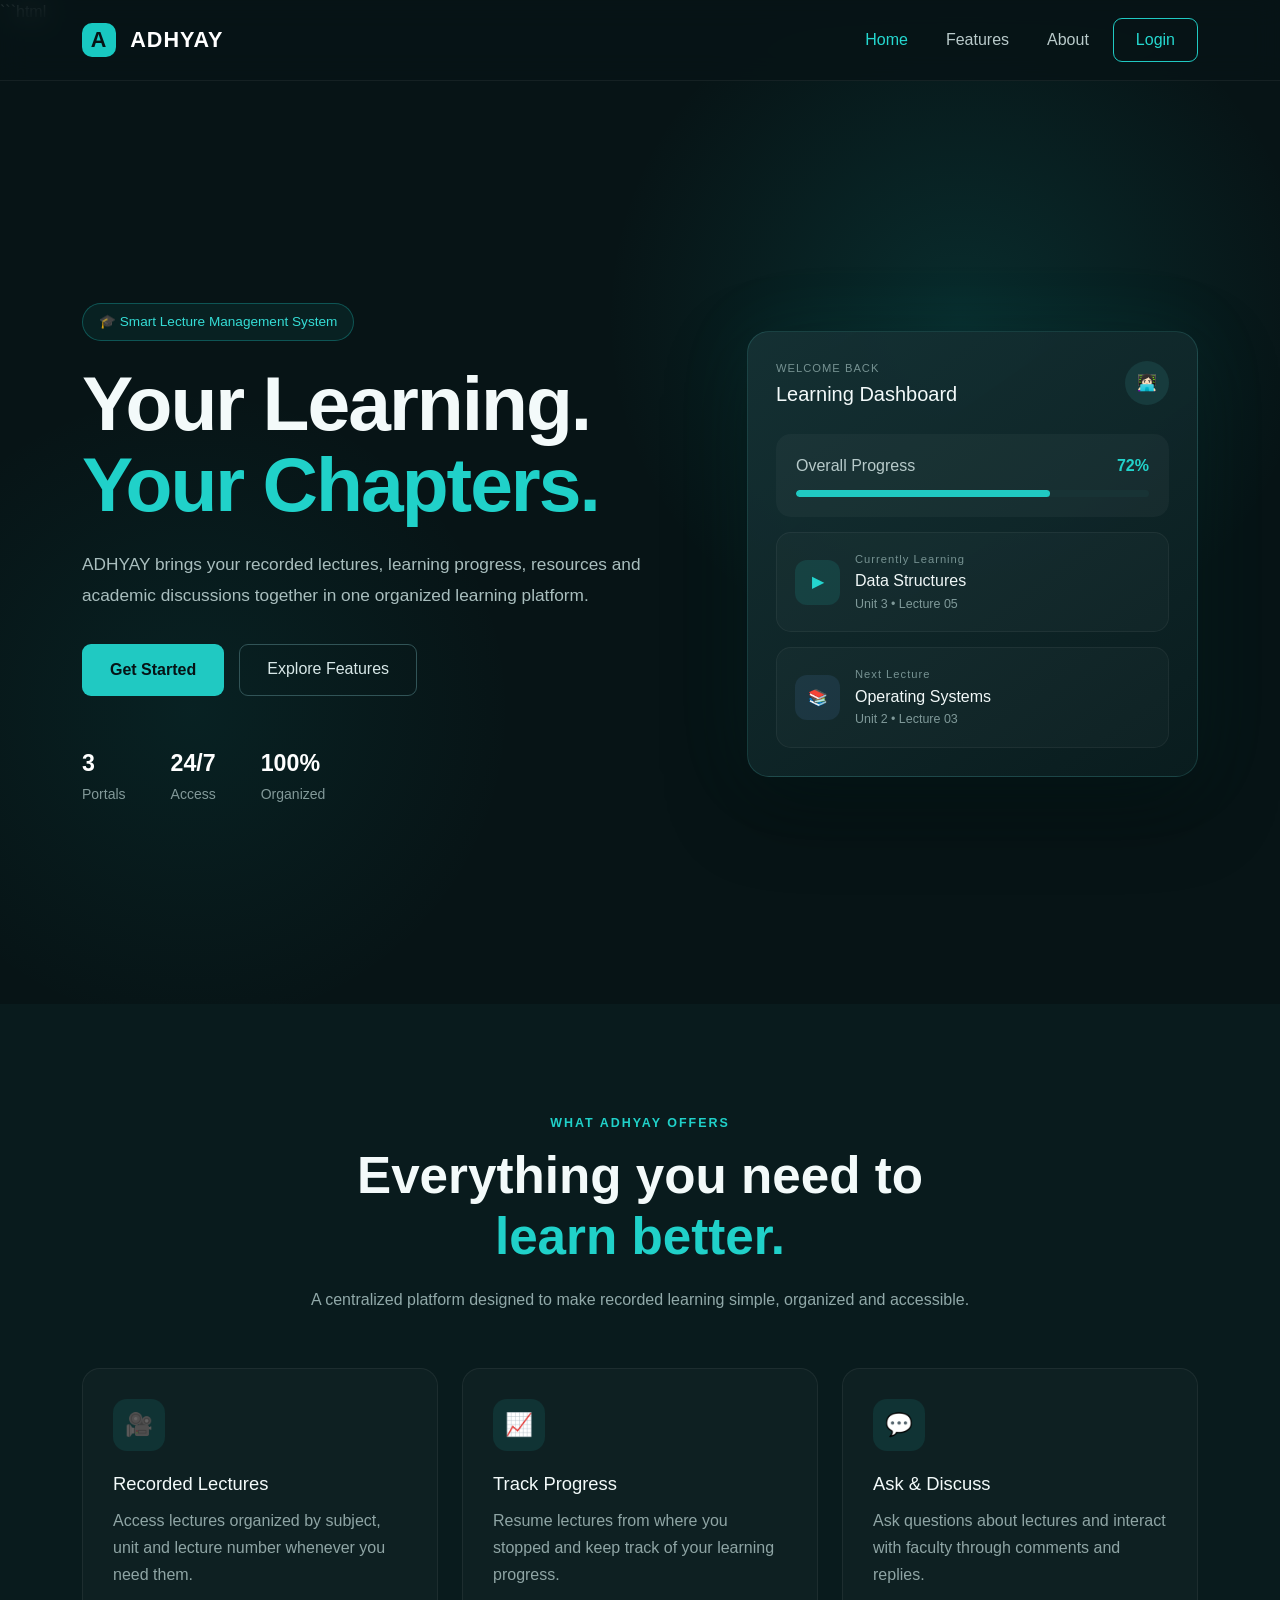
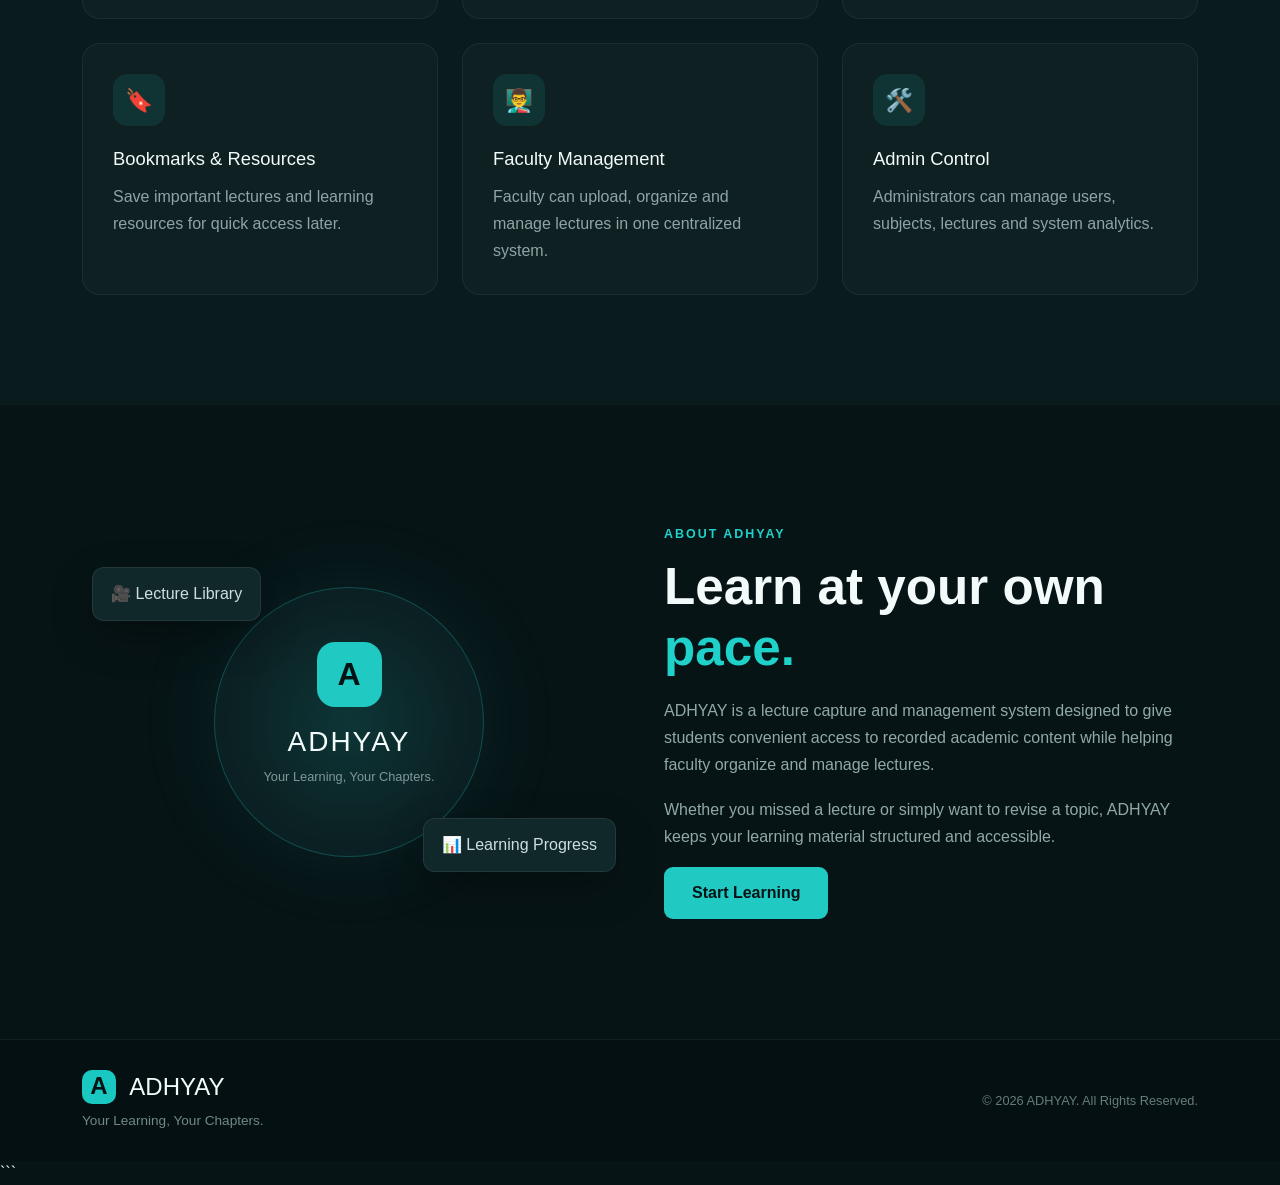
==== adhyay-frontend/index.html @ ec5c07b5 "Add project" ====
```html
<!DOCTYPE html>
<html lang="en">
<head>
    <meta charset="UTF-8">
    <meta name="viewport" content="width=device-width, initial-scale=1.0">

    <title>ADHYAY | Your Learning, Your Chapters</title>

    <link rel="stylesheet"
          href="https://cdn.jsdelivr.net/npm/bootstrap@5.3.3/dist/css/bootstrap.min.css">

    <link rel="stylesheet" href="style.css">
</head>

<body>

<!-- ================= NAVBAR ================= -->

<nav class="navbar navbar-expand-lg navbar-dark fixed-top">

    <div class="container">

        <a class="navbar-brand fw-bold" href="index.html">
            <span class="brand-icon">A</span>
            ADHYAY
        </a>


        <button class="navbar-toggler"
                type="button"
                data-bs-toggle="collapse"
                data-bs-target="#navbarNav">

            <span class="navbar-toggler-icon"></span>

        </button>


        <div class="collapse navbar-collapse" id="navbarNav">

            <ul class="navbar-nav ms-auto align-items-lg-center">

                <li class="nav-item">
                    <a class="nav-link active" href="#home">
                        Home
                    </a>
                </li>

                <li class="nav-item">
                    <a class="nav-link" href="#features">
                        Features
                    </a>
                </li>

                <li class="nav-item">
                    <a class="nav-link" href="#about">
                        About
                    </a>
                </li>

                <!-- LOGIN -->

                <li class="nav-item ms-lg-3">

                    <a href="login.html"
                       class="btn btn-login">

                        Login

                    </a>

                </li>

            </ul>

        </div>

    </div>

</nav>



<!-- ================= HERO ================= -->

<section id="home" class="hero">

    <div class="container">

        <div class="row align-items-center min-vh-100">

            <!-- HERO CONTENT -->

            <div class="col-lg-7">

                <div class="hero-badge">
                    🎓 Smart Lecture Management System
                </div>


                <h1>

                    Your Learning.

                    <span>
                        Your Chapters.
                    </span>

                </h1>


                <p class="hero-text">

                    ADHYAY brings your recorded lectures,
                    learning progress, resources and academic
                    discussions together in one organized
                    learning platform.

                </p>


                <div class="hero-buttons">

                    <!-- GET STARTED -->

                    <a href="login.html"
                       class="btn btn-primary-custom">

                        Get Started

                    </a>


                    <a href="#features"
                       class="btn btn-outline-custom">

                        Explore Features

                    </a>

                </div>


                <!-- STATS -->

                <div class="hero-stats">

                    <div>

                        <strong>
                            3
                        </strong>

                        <small>
                            Portals
                        </small>

                    </div>


                    <div>

                        <strong>
                            24/7
                        </strong>

                        <small>
                            Access
                        </small>

                    </div>


                    <div>

                        <strong>
                            100%
                        </strong>

                        <small>
                            Organized
                        </small>

                    </div>

                </div>

            </div>



            <!-- HERO DASHBOARD -->

            <div class="col-lg-5">

                <div class="learning-card">


                    <!-- CARD HEADER -->

                    <div class="card-header-custom">

                        <div>

                            <small>
                                WELCOME BACK
                            </small>

                            <h5>
                                Learning Dashboard
                            </h5>

                        </div>


                        <div class="profile-circle">
                            👩🏻‍💻
                        </div>

                    </div>



                    <!-- PROGRESS -->

                    <div class="progress-card">

                        <div class="progress-info">

                            <span>
                                Overall Progress
                            </span>

                            <strong>
                                72%
                            </strong>

                        </div>


                        <div class="progress">

                            <div class="progress-bar"
                                 style="width:72%">
                            </div>

                        </div>

                    </div>



                    <!-- CURRENT LECTURE -->

                    <div class="lecture-card">

                        <div class="lecture-icon">
                            ▶
                        </div>


                        <div>

                            <small>
                                Currently Learning
                            </small>

                            <h6>
                                Data Structures
                            </h6>

                            <span>
                                Unit 3 • Lecture 05
                            </span>

                        </div>

                    </div>



                    <!-- NEXT LECTURE -->

                    <div class="lecture-card">

                        <div class="lecture-icon secondary">
                            📚
                        </div>


                        <div>

                            <small>
                                Next Lecture
                            </small>

                            <h6>
                                Operating Systems
                            </h6>

                            <span>
                                Unit 2 • Lecture 03
                            </span>

                        </div>

                    </div>

                </div>

            </div>

        </div>

    </div>

</section>



<!-- ================= FEATURES ================= -->

<section id="features"
         class="features-section">

    <div class="container">


        <!-- SECTION HEADING -->

        <div class="section-heading">

            <span>
                WHAT ADHYAY OFFERS
            </span>


            <h2>

                Everything you need to

                <span>
                    learn better.
                </span>

            </h2>


            <p>

                A centralized platform designed to make
                recorded learning simple, organized and
                accessible.

            </p>

        </div>



        <div class="row g-4">


            <!-- FEATURE 1 -->

            <div class="col-md-6 col-lg-4">

                <div class="feature-card">

                    <div class="feature-icon">
                        🎥
                    </div>

                    <h4>
                        Recorded Lectures
                    </h4>

                    <p>

                        Access lectures organized by subject,
                        unit and lecture number whenever
                        you need them.

                    </p>

                </div>

            </div>



            <!-- FEATURE 2 -->

            <div class="col-md-6 col-lg-4">

                <div class="feature-card">

                    <div class="feature-icon">
                        📈
                    </div>

                    <h4>
                        Track Progress
                    </h4>

                    <p>

                        Resume lectures from where you stopped
                        and keep track of your learning progress.

                    </p>

                </div>

            </div>



            <!-- FEATURE 3 -->

            <div class="col-md-6 col-lg-4">

                <div class="feature-card">

                    <div class="feature-icon">
                        💬
                    </div>

                    <h4>
                        Ask & Discuss
                    </h4>

                    <p>

                        Ask questions about lectures and interact
                        with faculty through comments and replies.

                    </p>

                </div>

            </div>



            <!-- FEATURE 4 -->

            <div class="col-md-6 col-lg-4">

                <div class="feature-card">

                    <div class="feature-icon">
                        🔖
                    </div>

                    <h4>
                        Bookmarks & Resources
                    </h4>

                    <p>

                        Save important lectures and learning
                        resources for quick access later.

                    </p>

                </div>

            </div>



            <!-- FEATURE 5 -->

            <div class="col-md-6 col-lg-4">

                <div class="feature-card">

                    <div class="feature-icon">
                        👨‍🏫
                    </div>

                    <h4>
                        Faculty Management
                    </h4>

                    <p>

                        Faculty can upload, organize and manage
                        lectures in one centralized system.

                    </p>

                </div>

            </div>



            <!-- FEATURE 6 -->

            <div class="col-md-6 col-lg-4">

                <div class="feature-card">

                    <div class="feature-icon">
                        🛠️
                    </div>

                    <h4>
                        Admin Control
                    </h4>

                    <p>

                        Administrators can manage users,
                        subjects, lectures and system analytics.

                    </p>

                </div>

            </div>

        </div>

    </div>

</section>



<!-- ================= ABOUT ================= -->

<section id="about"
         class="about-section">

    <div class="container">

        <div class="row align-items-center g-5">


            <!-- VISUAL -->

            <div class="col-lg-6">

                <div class="about-visual">


                    <div class="floating-card card-one">

                        🎥 Lecture Library

                    </div>


                    <div class="about-main">

                        <div class="about-logo">
                            A
                        </div>

                        <h3>
                            ADHYAY
                        </h3>

                        <p>
                            Your Learning, Your Chapters.
                        </p>

                    </div>


                    <div class="floating-card card-two">

                        📊 Learning Progress

                    </div>

                </div>

            </div>



            <!-- ABOUT CONTENT -->

            <div class="col-lg-6">

                <div class="section-heading text-start">

                    <span>
                        ABOUT ADHYAY
                    </span>


                    <h2>

                        Learn at your own

                        <span>
                            pace.
                        </span>

                    </h2>


                    <p>

                        ADHYAY is a lecture capture and management
                        system designed to give students convenient
                        access to recorded academic content while
                        helping faculty organize and manage lectures.

                    </p>


                    <p>

                        Whether you missed a lecture or simply want
                        to revise a topic, ADHYAY keeps your learning
                        material structured and accessible.

                    </p>


                    <!-- START LEARNING -->

                    <a href="login.html"
                       class="btn btn-primary-custom">

                        Start Learning

                    </a>

                </div>

            </div>

        </div>

    </div>

</section>



<!-- ================= FOOTER ================= -->

<footer>

    <div class="container">

        <div class="footer-content">


            <div>

                <h4>

                    <span class="brand-icon">
                        A
                    </span>

                    ADHYAY

                </h4>


                <p>
                    Your Learning, Your Chapters.
                </p>

            </div>


            <div class="footer-right">

                © 2026 ADHYAY.
                All Rights Reserved.

            </div>

        </div>

    </div>

</footer>



<!-- ================= SCRIPTS ================= -->

<script src="https://cdn.jsdelivr.net/npm/bootstrap@5.3.3/dist/js/bootstrap.bundle.min.js">
</script>

<script src="script.js"></script>

</body>
</html>
```
---- adhyay-frontend/style.css ----
```css
/* =========================================================
   ADHYAY - GLOBAL
========================================================= */

* {
    margin: 0;
    padding: 0;
    box-sizing: border-box;
}

html {
    scroll-behavior: smooth;
}

body {
    font-family: "Segoe UI", Arial, sans-serif;
    background: #071416;
    color: #f3fafa;
    overflow-x: hidden;
}

a {
    text-decoration: none;
}


/* =========================================================
   NAVBAR
========================================================= */

.navbar {
    background: rgba(7, 20, 22, 0.82);
    backdrop-filter: blur(14px);
    border-bottom: 1px solid rgba(255, 255, 255, 0.06);
    padding: 18px 0;
}

.navbar-brand {
    font-size: 1.35rem;
    letter-spacing: 1px;
    color: #ffffff !important;
}

.brand-icon {
    display: inline-flex;
    align-items: center;
    justify-content: center;
    width: 34px;
    height: 34px;
    margin-right: 8px;
    border-radius: 10px;
    background: #18c8c1;
    color: #061315;
    font-weight: 800;
}

.nav-link {
    color: #b9caca !important;
    margin-left: 22px;
    transition: 0.3s;
}

.nav-link:hover,
.nav-link.active {
    color: #25d8d0 !important;
}

.btn-login {
    border: 1px solid #20c9c2;
    color: #25d8d0;
    border-radius: 9px;
    padding: 9px 22px;
    transition: 0.3s;
}

.btn-login:hover {
    background: #20c9c2;
    color: #061315;
}


/* =========================================================
   HERO
========================================================= */

.hero {
    position: relative;
    min-height: 100vh;
    padding-top: 80px;
    background:
        radial-gradient(circle at 75% 30%, rgba(21, 191, 184, 0.14), transparent 30%),
        radial-gradient(circle at 15% 70%, rgba(21, 191, 184, 0.08), transparent 25%),
        #071416;
}

.hero h1 {
    max-width: 720px;
    font-size: clamp(3rem, 6vw, 5.5rem);
    line-height: 1.05;
    font-weight: 800;
    letter-spacing: -2px;
}

.hero h1 span {
    display: block;
    color: #20d1c9;
}

.hero-text {
    max-width: 620px;
    margin-top: 25px;
    color: #a9bebe;
    font-size: 1.08rem;
    line-height: 1.8;
}

.hero-badge {
    display: inline-block;
    margin-bottom: 22px;
    padding: 8px 16px;
    border: 1px solid rgba(32, 209, 201, 0.3);
    border-radius: 50px;
    background: rgba(32, 209, 201, 0.07);
    color: #35dcd5;
    font-size: 0.85rem;
}

.hero-buttons {
    display: flex;
    gap: 15px;
    margin-top: 32px;
    flex-wrap: wrap;
}

.btn-primary-custom {
    display: inline-block;
    padding: 13px 27px;
    border-radius: 9px;
    background: #20c9c2;
    color: #061315;
    font-weight: 700;
    transition: 0.3s;
}

.btn-primary-custom:hover {
    background: #35e0d8;
    color: #061315;
    transform: translateY(-2px);
}

.btn-outline-custom {
    display: inline-block;
    padding: 12px 27px;
    border: 1px solid #315457;
    border-radius: 9px;
    color: #d8e8e8;
    transition: 0.3s;
}

.btn-outline-custom:hover {
    border-color: #20c9c2;
    color: #20c9c2;
}


/* =========================================================
   HERO STATS
========================================================= */

.hero-stats {
    display: flex;
    gap: 45px;
    margin-top: 50px;
}

.hero-stats div {
    display: flex;
    flex-direction: column;
}

.hero-stats strong {
    font-size: 1.45rem;
    color: #ffffff;
}

.hero-stats small {
    margin-top: 4px;
    color: #829999;
}


/* =========================================================
   DASHBOARD CARD
========================================================= */

.learning-card {
    position: relative;
    padding: 28px;
    border: 1px solid rgba(91, 218, 211, 0.16);
    border-radius: 22px;
    background: linear-gradient(
        145deg,
        rgba(22, 50, 53, 0.92),
        rgba(10, 29, 31, 0.94)
    );
    box-shadow:
        0 30px 80px rgba(0, 0, 0, 0.35),
        0 0 80px rgba(18, 199, 191, 0.08);
}

.card-header-custom {
    display: flex;
    justify-content: space-between;
    align-items: center;
}

.card-header-custom small,
.lecture-card small {
    color: #769292;
    font-size: 0.7rem;
    letter-spacing: 1px;
}

.card-header-custom h5 {
    margin-top: 5px;
    margin-bottom: 0;
}

.profile-circle {
    display: flex;
    align-items: center;
    justify-content: center;
    width: 44px;
    height: 44px;
    border-radius: 50%;
    background: #173b3d;
}

.progress-card {
    margin-top: 28px;
    padding: 20px;
    border-radius: 15px;
    background: rgba(255, 255, 255, 0.035);
}

.progress-info {
    display: flex;
    justify-content: space-between;
    margin-bottom: 12px;
    color: #b7caca;
}

.progress-info strong {
    color: #22d3cb;
}

.progress {
    height: 7px;
    background: #183335;
}

.progress-bar {
    background: #20c9c2;
    border-radius: 20px;
}

.lecture-card {
    display: flex;
    align-items: center;
    gap: 15px;
    margin-top: 15px;
    padding: 18px;
    border: 1px solid rgba(255, 255, 255, 0.05);
    border-radius: 15px;
    background: rgba(255, 255, 255, 0.025);
    transition: 0.3s;
}

.lecture-card:hover {
    transform: translateX(5px);
    border-color: rgba(32, 209, 201, 0.3);
}

.lecture-icon {
    display: flex;
    align-items: center;
    justify-content: center;
    width: 45px;
    height: 45px;
    flex-shrink: 0;
    border-radius: 12px;
    background: rgba(32, 209, 201, 0.12);
    color: #24d5ce;
}

.lecture-icon.secondary {
    background: rgba(108, 163, 255, 0.1);
}

.lecture-card h6 {
    margin: 4px 0;
    color: #f1f8f8;
}

.lecture-card span {
    color: #7f9999;
    font-size: 0.78rem;
}


/* =========================================================
   FEATURES
========================================================= */

.features-section {
    padding: 110px 0;
    background: #091b1d;
}

.section-heading {
    max-width: 700px;
    margin: 0 auto 55px;
    text-align: center;
}

.section-heading > span {
    color: #20d1c9;
    font-size: 0.78rem;
    font-weight: 700;
    letter-spacing: 2px;
}

.section-heading h2 {
    margin-top: 12px;
    font-size: clamp(2.1rem, 4vw, 3.3rem);
    font-weight: 750;
}

.section-heading h2 span {
    color: #20d1c9;
}

.section-heading p {
    margin-top: 18px;
    color: #91a9a9;
    line-height: 1.7;
}

.feature-card {
    height: 100%;
    padding: 30px;
    border: 1px solid rgba(255, 255, 255, 0.06);
    border-radius: 18px;
    background: rgba(255, 255, 255, 0.025);
    transition: 0.35s;
}

.feature-card:hover {
    transform: translateY(-7px);
    border-color: rgba(32, 209, 201, 0.35);
    background: rgba(32, 209, 201, 0.045);
}

.feature-icon {
    display: flex;
    align-items: center;
    justify-content: center;
    width: 52px;
    height: 52px;
    margin-bottom: 22px;
    border-radius: 14px;
    background: rgba(32, 209, 201, 0.1);
    font-size: 1.4rem;
}

.feature-card h4 {
    font-size: 1.15rem;
}

.feature-card p {
    margin-top: 12px;
    margin-bottom: 0;
    color: #8fa5a5;
    line-height: 1.7;
}


/* =========================================================
   ABOUT
========================================================= */

.about-section {
    padding: 120px 0;
    background: #071416;
}

.about-section .section-heading {
    margin: 0;
}

.about-visual {
    position: relative;
    min-height: 380px;
    display: flex;
    align-items: center;
    justify-content: center;
}

.about-main {
    width: 270px;
    height: 270px;
    display: flex;
    flex-direction: column;
    align-items: center;
    justify-content: center;
    border: 1px solid rgba(32, 209, 201, 0.25);
    border-radius: 50%;
    background:
        radial-gradient(circle, rgba(32, 209, 201, 0.12), transparent 65%),
        #0b2022;
    box-shadow: 0 0 90px rgba(32, 209, 201, 0.08);
}

.about-logo {
    display: flex;
    align-items: center;
    justify-content: center;
    width: 65px;
    height: 65px;
    border-radius: 18px;
    background: #20c9c2;
    color: #061315;
    font-size: 2rem;
    font-weight: 800;
}

.about-main h3 {
    margin-top: 18px;
    letter-spacing: 2px;
}

.about-main p {
    color: #7f9999;
    font-size: 0.8rem;
}

.floating-card {
    position: absolute;
    padding: 14px 18px;
    border: 1px solid rgba(255, 255, 255, 0.08);
    border-radius: 12px;
    background: #10282a;
    color: #cde0e0;
    box-shadow: 0 15px 40px rgba(0, 0, 0, 0.3);
}

.card-one {
    top: 35px;
    left: 10px;
}

.card-two {
    right: 0;
    bottom: 40px;
}


/* =========================================================
   FOOTER
========================================================= */

footer {
    padding: 30px 0;
    border-top: 1px solid rgba(255, 255, 255, 0.06);
    background: #051012;
}

.footer-content {
    display: flex;
    justify-content: space-between;
    align-items: center;
    gap: 20px;
}

.footer-content h4 {
    margin: 0;
}

.footer-content p {
    margin: 7px 0 0;
    color: #718989;
    font-size: 0.85rem;
}

.footer-right {
    color: #657c7c;
    font-size: 0.8rem;
}


/* =========================================================
   RESPONSIVE
========================================================= */

@media (max-width: 991px) {

    .navbar-nav {
        padding-top: 15px;
    }

    .nav-link {
        margin-left: 0;
        padding: 10px 0 !important;
    }

    .btn-login {
        display: inline-block;
        margin-top: 10px;
    }

    .hero {
        padding-top: 120px;
    }

    .hero .row {
        padding-bottom: 70px;
    }

    .learning-card {
        margin-top: 50px;
    }

    .about-visual {
        margin-bottom: 30px;
    }
}


@media (max-width: 576px) {

    .hero h1 {
        letter-spacing: -1px;
    }

    .hero-text {
        font-size: 1rem;
    }

    .hero-stats {
        gap: 25px;
    }

    .learning-card {
        padding: 20px;
    }

    .section-heading {
        margin-bottom: 40px;
    }

    .features-section,
    .about-section {
        padding: 80px 0;
    }

    .about-main {
        width: 220px;
        height: 220px;
    }

    .floating-card {
        font-size: 0.75rem;
    }

    .card-one {
        left: 0;
    }

    .card-two {
        right: 0;
    }

    .footer-content {
        flex-direction: column;
        align-items: flex-start;
    }
}
```
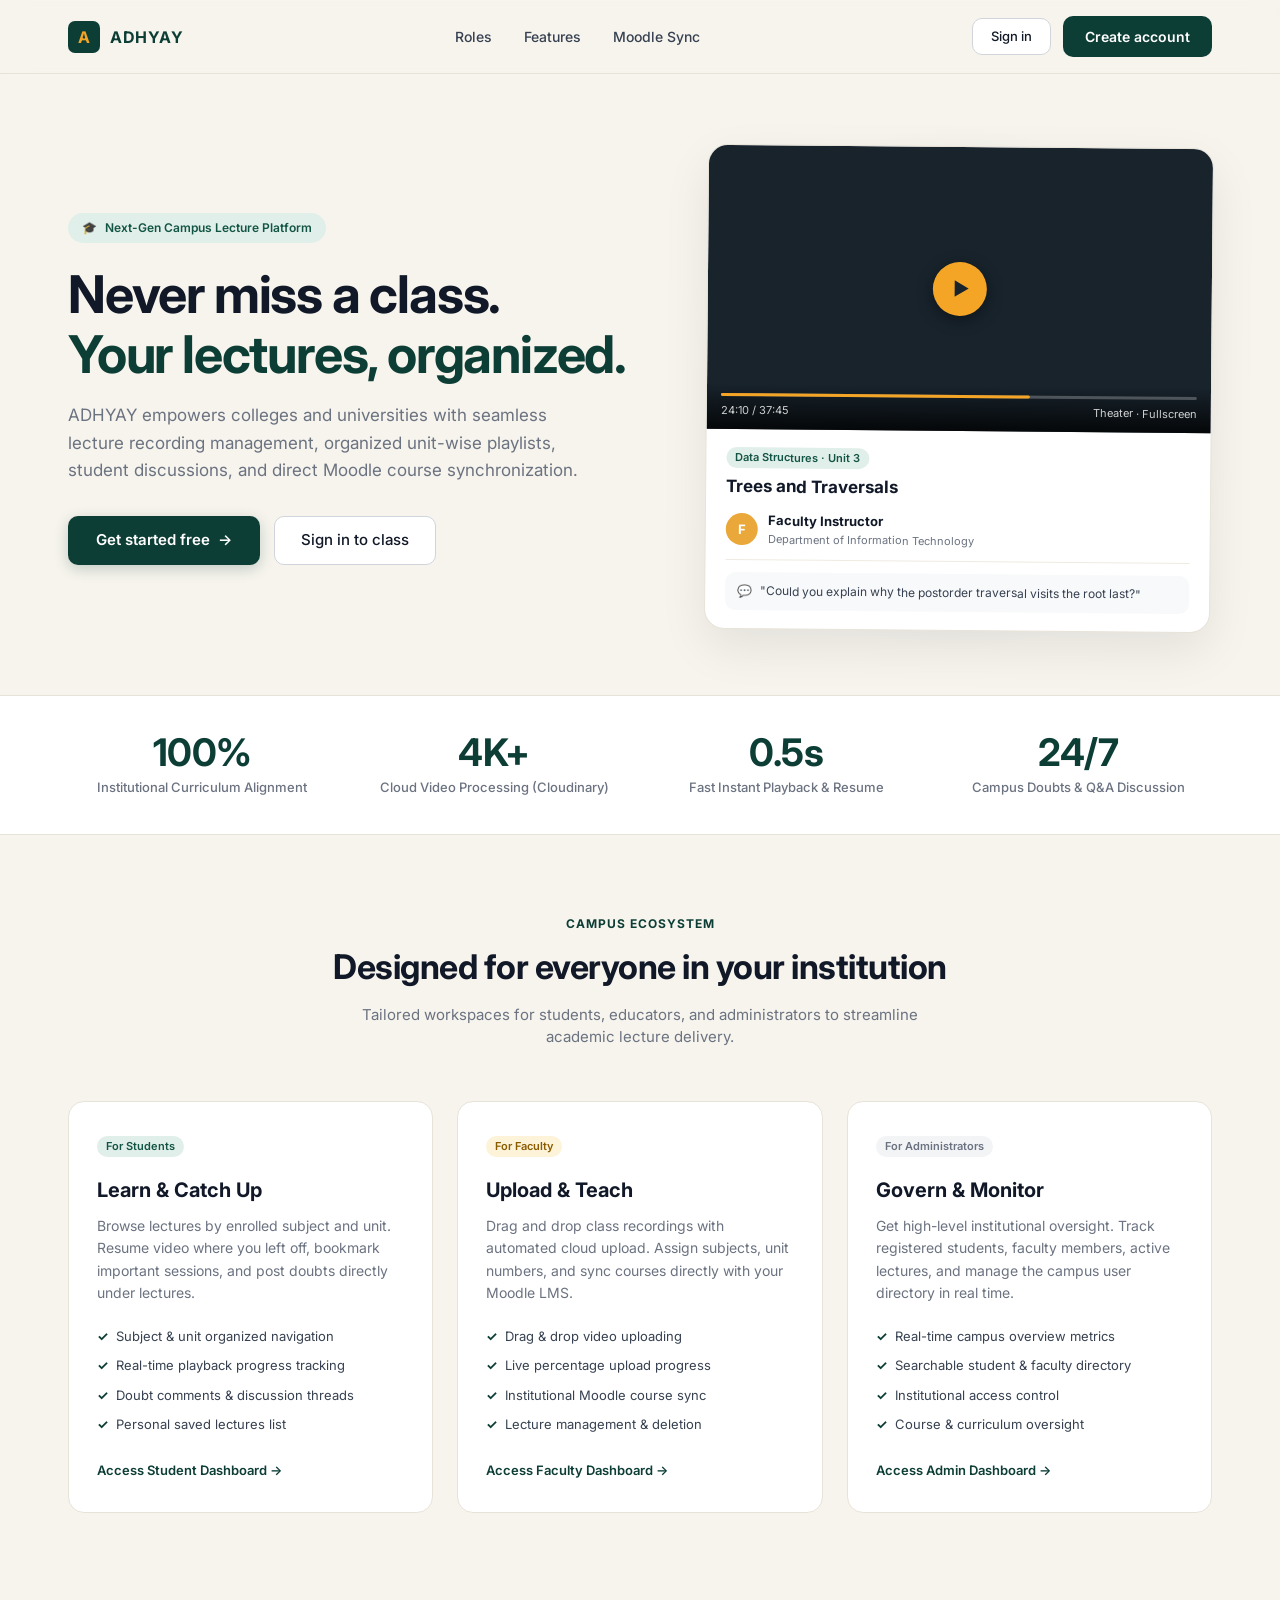
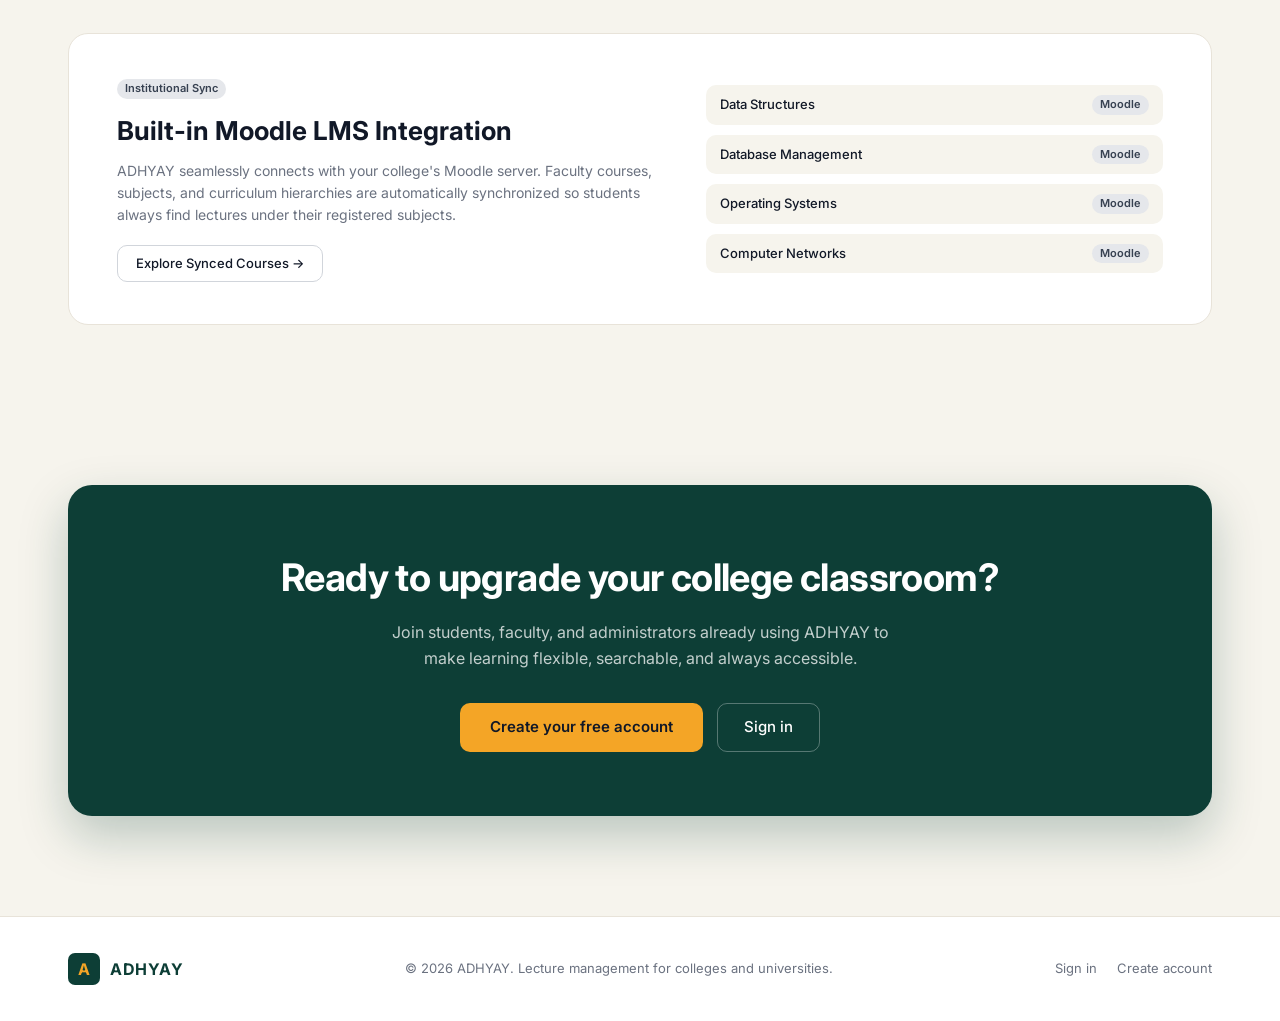
==== commit c6cc4d49: "feat: Add institutional landing page, WCE college domain auth, and deployment configs" ====
--- a/adhyay-frontend/index.html
+++ b/adhyay-frontend/index.html
@@ -1,702 +1,754 @@
-```html
 <!DOCTYPE html>
 <html lang="en">
 <head>
-    <meta charset="UTF-8">
-    <meta name="viewport" content="width=device-width, initial-scale=1.0">
-
-    <title>ADHYAY | Your Learning, Your Chapters</title>
-
-    <link rel="stylesheet"
-          href="https://cdn.jsdelivr.net/npm/bootstrap@5.3.3/dist/css/bootstrap.min.css">
-
-    <link rel="stylesheet" href="style.css">
+  <meta charset="UTF-8">
+  <meta name="viewport" content="width=device-width, initial-scale=1.0">
+  <title>ADHYAY | Next-Generation Lecture & Campus Learning Platform</title>
+  <meta name="description" content="ADHYAY is an institutional lecture management platform for universities and colleges. Catch up on classes, share faculty recordings, and organize campus learning.">
+  <link rel="stylesheet" href="adhyay.css">
+  <style>
+    /* ── Landing Page Specific Styles ── */
+    :root {
+      --hero-glow: rgba(13, 62, 54, 0.08);
+    }
+    body {
+      background: var(--bg);
+      color: var(--text);
+      overflow-x: hidden;
+    }
+
+    /* Navbar */
+    .landing-nav {
+      position: sticky;
+      top: 0;
+      z-index: 100;
+      background: rgba(246, 244, 237, 0.92);
+      backdrop-filter: blur(14px);
+      -webkit-backdrop-filter: blur(14px);
+      border-bottom: 1px solid var(--border);
+      padding: 16px 0;
+    }
+    .landing-container {
+      max-width: 1200px;
+      margin: 0 auto;
+      padding: 0 28px;
+    }
+    .nav-inner {
+      display: flex;
+      align-items: center;
+      justify-content: space-between;
+    }
+    .nav-links {
+      display: flex;
+      align-items: center;
+      gap: 32px;
+      list-style: none;
+    }
+    .nav-link-item {
+      font-size: 14px;
+      font-weight: 500;
+      color: var(--text-2);
+      transition: color 0.15s ease;
+    }
+    .nav-link-item:hover {
+      color: var(--green-dark);
+    }
+    .nav-actions {
+      display: flex;
+      align-items: center;
+      gap: 12px;
+    }
+
+    /* Hero Section */
+    .hero-section {
+      padding: 72px 0 64px;
+      position: relative;
+    }
+    .hero-grid {
+      display: grid;
+      grid-template-columns: 1.15fr 1fr;
+      gap: 56px;
+      align-items: center;
+    }
+    .pill-badge {
+      display: inline-flex;
+      align-items: center;
+      gap: 8px;
+      padding: 6px 14px;
+      background: var(--green-chip-bg);
+      color: var(--green-chip-txt);
+      border-radius: 999px;
+      font-size: 12px;
+      font-weight: 600;
+      margin-bottom: 22px;
+    }
+    .hero-title {
+      font-size: 52px;
+      line-height: 1.15;
+      font-weight: 700;
+      letter-spacing: -1.2px;
+      color: var(--text);
+      margin-bottom: 18px;
+    }
+    .hero-title span {
+      color: var(--green-dark);
+    }
+    .hero-sub {
+      font-size: 17px;
+      line-height: 1.6;
+      color: var(--muted);
+      margin-bottom: 32px;
+      max-width: 520px;
+    }
+    .hero-cta-group {
+      display: flex;
+      align-items: center;
+      gap: 14px;
+      flex-wrap: wrap;
+    }
+    .btn-hero-primary {
+      padding: 13px 28px;
+      font-size: 15px;
+      font-weight: 600;
+      border-radius: var(--radius-md);
+      background: var(--green-dark);
+      color: #fff;
+      display: inline-flex;
+      align-items: center;
+      gap: 8px;
+      transition: all 0.15s ease;
+      box-shadow: 0 4px 14px rgba(13, 62, 54, 0.22);
+    }
+    .btn-hero-primary:hover {
+      background: var(--green-mid);
+      transform: translateY(-1px);
+    }
+    .btn-hero-outline {
+      padding: 12px 26px;
+      font-size: 15px;
+      font-weight: 500;
+      border-radius: var(--radius-md);
+      background: var(--surface);
+      color: var(--text);
+      border: 1px solid #D1D5DB;
+      display: inline-flex;
+      align-items: center;
+      gap: 8px;
+      transition: all 0.15s ease;
+    }
+    .btn-hero-outline:hover {
+      border-color: var(--green-dark);
+      color: var(--green-dark);
+    }
+
+    /* Hero Interactive Preview Card */
+    .hero-preview-wrapper {
+      position: relative;
+    }
+    .preview-card-glow {
+      position: absolute;
+      inset: -20px;
+      background: radial-gradient(circle, rgba(13, 62, 54, 0.12) 0%, transparent 70%);
+      z-index: 0;
+      border-radius: 32px;
+    }
+    .hero-preview-card {
+      position: relative;
+      z-index: 1;
+      background: var(--surface);
+      border: 1px solid var(--border);
+      border-radius: 20px;
+      overflow: hidden;
+      box-shadow: 0 18px 48px rgba(0, 0, 0, 0.08);
+      transform: rotate(0.5deg);
+      transition: transform 0.3s ease;
+    }
+    .hero-preview-card:hover {
+      transform: rotate(0deg) translateY(-4px);
+    }
+    .mock-player {
+      background: #18232C;
+      aspect-ratio: 16/9;
+      position: relative;
+      display: flex;
+      align-items: center;
+      justify-content: center;
+    }
+    .mock-play-btn {
+      width: 54px;
+      height: 54px;
+      background: var(--amber);
+      border-radius: 50%;
+      display: grid;
+      place-items: center;
+      color: #18232C;
+      font-size: 18px;
+      padding-left: 3px;
+      box-shadow: 0 4px 16px rgba(0, 0, 0, 0.4);
+    }
+    .mock-player-bar {
+      position: absolute;
+      bottom: 0;
+      left: 0;
+      right: 0;
+      padding: 10px 14px;
+      background: linear-gradient(transparent, rgba(0, 0, 0, 0.8));
+    }
+    .mock-progress-track {
+      width: 100%;
+      height: 3px;
+      background: rgba(255, 255, 255, 0.25);
+      border-radius: 99px;
+      margin-bottom: 6px;
+    }
+    .mock-progress-fill {
+      width: 65%;
+      height: 100%;
+      background: var(--amber);
+      border-radius: 99px;
+    }
+    .mock-time {
+      font-size: 11px;
+      color: rgba(255, 255, 255, 0.8);
+      display: flex;
+      justify-content: space-between;
+    }
+    .preview-body {
+      padding: 18px 20px;
+    }
+    .preview-badge-row {
+      display: flex;
+      gap: 6px;
+      margin-bottom: 6px;
+    }
+    .preview-title {
+      font-size: 17px;
+      font-weight: 700;
+      color: var(--text);
+      margin-bottom: 12px;
+    }
+    .preview-instructor {
+      display: flex;
+      align-items: center;
+      gap: 10px;
+      padding-bottom: 12px;
+      border-bottom: 1px solid var(--border-light);
+      margin-bottom: 12px;
+    }
+    .preview-avatar {
+      width: 32px;
+      height: 32px;
+      border-radius: 50%;
+      background: #EBA83A;
+      color: #fff;
+      font-weight: 700;
+      font-size: 13px;
+      display: grid;
+      place-items: center;
+    }
+    .preview-comment-bubble {
+      background: #F8F9FA;
+      border-radius: var(--radius-md);
+      padding: 10px 12px;
+      font-size: 12px;
+      color: var(--text-2);
+      display: flex;
+      align-items: center;
+      gap: 8px;
+    }
+
+    /* Stats Strip */
+    .stats-strip {
+      padding: 36px 0;
+      border-top: 1px solid var(--border);
+      border-bottom: 1px solid var(--border);
+      background: var(--surface);
+    }
+    .stats-strip-grid {
+      display: grid;
+      grid-template-columns: repeat(4, 1fr);
+      gap: 24px;
+      text-align: center;
+    }
+    .stat-number {
+      font-size: 38px;
+      font-weight: 700;
+      color: var(--green-dark);
+      letter-spacing: -0.5px;
+      line-height: 1.1;
+      margin-bottom: 4px;
+    }
+    .stat-caption {
+      font-size: 13px;
+      color: var(--muted);
+      font-weight: 500;
+    }
+
+    /* Roles Section */
+    .roles-section {
+      padding: 80px 0;
+    }
+    .section-eyebrow {
+      font-size: 12px;
+      font-weight: 700;
+      text-transform: uppercase;
+      letter-spacing: 1px;
+      color: var(--green-dark);
+      text-align: center;
+      margin-bottom: 8px;
+    }
+    .section-heading {
+      font-size: 34px;
+      font-weight: 700;
+      text-align: center;
+      color: var(--text);
+      letter-spacing: -0.5px;
+      margin-bottom: 12px;
+    }
+    .section-subheading {
+      font-size: 15px;
+      color: var(--muted);
+      text-align: center;
+      max-width: 580px;
+      margin: 0 auto 52px;
+    }
+    .roles-grid {
+      display: grid;
+      grid-template-columns: repeat(3, 1fr);
+      gap: 24px;
+    }
+    .role-card {
+      background: var(--surface);
+      border: 1px solid var(--border);
+      border-radius: var(--radius-lg);
+      padding: 32px 28px;
+      transition: all 0.2s ease;
+      display: flex;
+      flex-direction: column;
+    }
+    .role-card:hover {
+      transform: translateY(-4px);
+      box-shadow: 0 12px 32px rgba(0, 0, 0, 0.05);
+      border-color: #D1D5DB;
+    }
+    .role-card-badge {
+      display: inline-block;
+      margin-bottom: 18px;
+    }
+    .role-card-title {
+      font-size: 20px;
+      font-weight: 700;
+      color: var(--text);
+      margin-bottom: 10px;
+    }
+    .role-card-desc {
+      font-size: 14px;
+      color: var(--muted);
+      line-height: 1.6;
+      margin-bottom: 22px;
+      flex: 1;
+    }
+    .role-features {
+      list-style: none;
+      margin-bottom: 26px;
+      display: flex;
+      flex-direction: column;
+      gap: 10px;
+    }
+    .role-feature-item {
+      font-size: 13px;
+      color: var(--text-2);
+      display: flex;
+      align-items: center;
+      gap: 8px;
+    }
+    .role-feature-item::before {
+      content: "✓";
+      color: var(--green-dark);
+      font-weight: 700;
+    }
+    .role-link-btn {
+      font-size: 13px;
+      font-weight: 600;
+      color: var(--green-dark);
+      display: inline-flex;
+      align-items: center;
+      gap: 6px;
+    }
+    .role-link-btn:hover {
+      text-decoration: underline;
+    }
+
+    /* Moodle Banner Section */
+    .moodle-section {
+      padding: 40px 0 80px;
+    }
+    .moodle-banner {
+      background: var(--surface);
+      border: 1px solid var(--border);
+      border-radius: 20px;
+      padding: 42px 48px;
+      display: grid;
+      grid-template-columns: 1.2fr 1fr;
+      gap: 40px;
+      align-items: center;
+    }
+    .moodle-banner-title {
+      font-size: 26px;
+      font-weight: 700;
+      color: var(--text);
+      margin-bottom: 10px;
+    }
+    .moodle-banner-desc {
+      font-size: 14px;
+      color: var(--muted);
+      line-height: 1.6;
+      margin-bottom: 18px;
+    }
+    .moodle-preview-pills {
+      display: flex;
+      flex-direction: column;
+      gap: 10px;
+    }
+    .moodle-preview-row {
+      display: flex;
+      align-items: center;
+      justify-content: space-between;
+      padding: 10px 14px;
+      background: var(--bg);
+      border-radius: var(--radius-md);
+      font-size: 13px;
+      font-weight: 500;
+    }
+
+    /* CTA Section */
+    .cta-section {
+      padding: 80px 0 100px;
+    }
+    .cta-card {
+      background: var(--green-dark);
+      border-radius: 24px;
+      padding: 64px 48px;
+      text-align: center;
+      color: #fff;
+      box-shadow: 0 20px 48px rgba(13, 62, 54, 0.25);
+    }
+    .cta-heading {
+      font-size: 38px;
+      font-weight: 700;
+      letter-spacing: -0.6px;
+      margin-bottom: 14px;
+    }
+    .cta-sub {
+      font-size: 16px;
+      color: rgba(255, 255, 255, 0.75);
+      max-width: 540px;
+      margin: 0 auto 32px;
+      line-height: 1.6;
+    }
+    .cta-buttons {
+      display: flex;
+      justify-content: center;
+      gap: 14px;
+      flex-wrap: wrap;
+    }
+    .btn-cta-amber {
+      padding: 13px 30px;
+      font-size: 15px;
+      font-weight: 600;
+      border-radius: var(--radius-md);
+      background: var(--amber);
+      color: var(--text);
+      transition: all 0.15s ease;
+    }
+    .btn-cta-amber:hover {
+      background: #FBBF24;
+      transform: translateY(-1px);
+    }
+
+    /* Footer */
+    .landing-footer {
+      border-top: 1px solid var(--border);
+      padding: 36px 0;
+      background: var(--surface);
+      font-size: 13px;
+      color: var(--muted);
+    }
+    .footer-inner {
+      display: flex;
+      align-items: center;
+      justify-content: space-between;
+      flex-wrap: wrap;
+      gap: 16px;
+    }
+
+    @media (max-width: 960px) {
+      .hero-grid { grid-template-columns: 1fr; }
+      .roles-grid { grid-template-columns: 1fr; }
+      .moodle-banner { grid-template-columns: 1fr; }
+      .stats-strip-grid { grid-template-columns: repeat(2, 1fr); }
+      .hero-title { font-size: 38px; }
+    }
+  </style>
 </head>
-
 <body>
 
-<!-- ================= NAVBAR ================= -->
-
-<nav class="navbar navbar-expand-lg navbar-dark fixed-top">
-
-    <div class="container">
-
-        <a class="navbar-brand fw-bold" href="index.html">
-            <span class="brand-icon">A</span>
-            ADHYAY
-        </a>
-
-
-        <button class="navbar-toggler"
-                type="button"
-                data-bs-toggle="collapse"
-                data-bs-target="#navbarNav">
-
-            <span class="navbar-toggler-icon"></span>
-
-        </button>
-
-
-        <div class="collapse navbar-collapse" id="navbarNav">
-
-            <ul class="navbar-nav ms-auto align-items-lg-center">
-
-                <li class="nav-item">
-                    <a class="nav-link active" href="#home">
-                        Home
-                    </a>
-                </li>
-
-                <li class="nav-item">
-                    <a class="nav-link" href="#features">
-                        Features
-                    </a>
-                </li>
-
-                <li class="nav-item">
-                    <a class="nav-link" href="#about">
-                        About
-                    </a>
-                </li>
-
-                <!-- LOGIN -->
-
-                <li class="nav-item ms-lg-3">
-
-                    <a href="login.html"
-                       class="btn btn-login">
-
-                        Login
-
-                    </a>
-
-                </li>
-
-            </ul>
-
-        </div>
-
+  <!-- ================= NAVBAR ================= -->
+  <header class="landing-nav">
+    <div class="landing-container">
+      <div class="nav-inner">
+        
+        <div class="logo-wrap">
+          <div class="logo-mark">A</div>
+          <span class="logo-name">ADHYAY</span>
+        </div>
+
+        <nav>
+          <ul class="nav-links">
+            <li><a href="#roles" class="nav-link-item">Roles</a></li>
+            <li><a href="#features" class="nav-link-item">Features</a></li>
+            <li><a href="#moodle" class="nav-link-item">Moodle Sync</a></li>
+          </ul>
+        </nav>
+
+        <div class="nav-actions">
+          <a href="login.html" class="btn-outline">Sign in</a>
+          <a href="login.html" class="btn-primary">Create account</a>
+        </div>
+
+      </div>
     </div>
-
-</nav>
-
-
-
-<!-- ================= HERO ================= -->
-
-<section id="home" class="hero">
-
-    <div class="container">
-
-        <div class="row align-items-center min-vh-100">
-
-            <!-- HERO CONTENT -->
-
-            <div class="col-lg-7">
-
-                <div class="hero-badge">
-                    🎓 Smart Lecture Management System
+  </header>
+
+  <!-- ================= HERO SECTION ================= -->
+  <section class="hero-section">
+    <div class="landing-container">
+      <div class="hero-grid">
+
+        <!-- Left Copy -->
+        <div>
+          <div class="pill-badge">
+            <span>🎓</span>
+            <span>Next-Gen Campus Lecture Platform</span>
+          </div>
+
+          <h1 class="hero-title">
+            Never miss a class.<br>
+            <span>Your lectures, organized.</span>
+          </h1>
+
+          <p class="hero-sub">
+            ADHYAY empowers colleges and universities with seamless lecture recording management, organized unit-wise playlists, student discussions, and direct Moodle course synchronization.
+          </p>
+
+          <div class="hero-cta-group">
+            <a href="login.html" class="btn-hero-primary">
+              <span>Get started free</span>
+              <span>→</span>
+            </a>
+            <a href="login.html" class="btn-hero-outline">
+              Sign in to class
+            </a>
+          </div>
+        </div>
+
+        <!-- Right Live Preview Card -->
+        <div class="hero-preview-wrapper">
+          <div class="preview-card-glow"></div>
+          <div class="hero-preview-card">
+            
+            <div class="mock-player">
+              <div class="mock-play-btn">▶</div>
+              <div class="mock-player-bar">
+                <div class="mock-progress-track">
+                  <div class="mock-progress-fill"></div>
                 </div>
-
-
-                <h1>
-
-                    Your Learning.
-
-                    <span>
-                        Your Chapters.
-                    </span>
-
-                </h1>
-
-
-                <p class="hero-text">
-
-                    ADHYAY brings your recorded lectures,
-                    learning progress, resources and academic
-                    discussions together in one organized
-                    learning platform.
-
-                </p>
-
-
-                <div class="hero-buttons">
-
-                    <!-- GET STARTED -->
-
-                    <a href="login.html"
-                       class="btn btn-primary-custom">
-
-                        Get Started
-
-                    </a>
-
-
-                    <a href="#features"
-                       class="btn btn-outline-custom">
-
-                        Explore Features
-
-                    </a>
-
+                <div class="mock-time">
+                  <span>24:10 / 37:45</span>
+                  <span>Theater · Fullscreen</span>
                 </div>
-
-
-                <!-- STATS -->
-
-                <div class="hero-stats">
-
-                    <div>
-
-                        <strong>
-                            3
-                        </strong>
-
-                        <small>
-                            Portals
-                        </small>
-
-                    </div>
-
-
-                    <div>
-
-                        <strong>
-                            24/7
-                        </strong>
-
-                        <small>
-                            Access
-                        </small>
-
-                    </div>
-
-
-                    <div>
-
-                        <strong>
-                            100%
-                        </strong>
-
-                        <small>
-                            Organized
-                        </small>
-
-                    </div>
-
+              </div>
+            </div>
+
+            <div class="preview-body">
+              <div class="preview-badge-row">
+                <span class="chip chip-green">Data Structures · Unit 3</span>
+              </div>
+              <div class="preview-title">Trees and Traversals</div>
+
+              <div class="preview-instructor">
+                <div class="preview-avatar">F</div>
+                <div>
+                  <div style="font-size:13px;font-weight:700;">Faculty Instructor</div>
+                  <div style="font-size:11px;color:var(--muted);">Department of Information Technology</div>
                 </div>
-
+              </div>
+
+              <div class="preview-comment-bubble">
+                <span>💬</span>
+                <span>"Could you explain why the postorder traversal visits the root last?"</span>
+              </div>
             </div>
 
-
-
-            <!-- HERO DASHBOARD -->
-
-            <div class="col-lg-5">
-
-                <div class="learning-card">
-
-
-                    <!-- CARD HEADER -->
-
-                    <div class="card-header-custom">
-
-                        <div>
-
-                            <small>
-                                WELCOME BACK
-                            </small>
-
-                            <h5>
-                                Learning Dashboard
-                            </h5>
-
-                        </div>
-
-
-                        <div class="profile-circle">
-                            👩🏻‍💻
-                        </div>
-
-                    </div>
-
-
-
-                    <!-- PROGRESS -->
-
-                    <div class="progress-card">
-
-                        <div class="progress-info">
-
-                            <span>
-                                Overall Progress
-                            </span>
-
-                            <strong>
-                                72%
-                            </strong>
-
-                        </div>
-
-
-                        <div class="progress">
-
-                            <div class="progress-bar"
-                                 style="width:72%">
-                            </div>
-
-                        </div>
-
-                    </div>
-
-
-
-                    <!-- CURRENT LECTURE -->
-
-                    <div class="lecture-card">
-
-                        <div class="lecture-icon">
-                            ▶
-                        </div>
-
-
-                        <div>
-
-                            <small>
-                                Currently Learning
-                            </small>
-
-                            <h6>
-                                Data Structures
-                            </h6>
-
-                            <span>
-                                Unit 3 • Lecture 05
-                            </span>
-
-                        </div>
-
-                    </div>
-
-
-
-                    <!-- NEXT LECTURE -->
-
-                    <div class="lecture-card">
-
-                        <div class="lecture-icon secondary">
-                            📚
-                        </div>
-
-
-                        <div>
-
-                            <small>
-                                Next Lecture
-                            </small>
-
-                            <h6>
-                                Operating Systems
-                            </h6>
-
-                            <span>
-                                Unit 2 • Lecture 03
-                            </span>
-
-                        </div>
-
-                    </div>
-
-                </div>
-
-            </div>
-
-        </div>
-
+          </div>
+        </div>
+
+      </div>
     </div>
-
-</section>
-
-
-
-<!-- ================= FEATURES ================= -->
-
-<section id="features"
-         class="features-section">
-
-    <div class="container">
-
-
-        <!-- SECTION HEADING -->
-
-        <div class="section-heading">
-
-            <span>
-                WHAT ADHYAY OFFERS
-            </span>
-
-
-            <h2>
-
-                Everything you need to
-
-                <span>
-                    learn better.
-                </span>
-
-            </h2>
-
-
-            <p>
-
-                A centralized platform designed to make
-                recorded learning simple, organized and
-                accessible.
-
-            </p>
-
-        </div>
-
-
-
-        <div class="row g-4">
-
-
-            <!-- FEATURE 1 -->
-
-            <div class="col-md-6 col-lg-4">
-
-                <div class="feature-card">
-
-                    <div class="feature-icon">
-                        🎥
-                    </div>
-
-                    <h4>
-                        Recorded Lectures
-                    </h4>
-
-                    <p>
-
-                        Access lectures organized by subject,
-                        unit and lecture number whenever
-                        you need them.
-
-                    </p>
-
-                </div>
-
-            </div>
-
-
-
-            <!-- FEATURE 2 -->
-
-            <div class="col-md-6 col-lg-4">
-
-                <div class="feature-card">
-
-                    <div class="feature-icon">
-                        📈
-                    </div>
-
-                    <h4>
-                        Track Progress
-                    </h4>
-
-                    <p>
-
-                        Resume lectures from where you stopped
-                        and keep track of your learning progress.
-
-                    </p>
-
-                </div>
-
-            </div>
-
-
-
-            <!-- FEATURE 3 -->
-
-            <div class="col-md-6 col-lg-4">
-
-                <div class="feature-card">
-
-                    <div class="feature-icon">
-                        💬
-                    </div>
-
-                    <h4>
-                        Ask & Discuss
-                    </h4>
-
-                    <p>
-
-                        Ask questions about lectures and interact
-                        with faculty through comments and replies.
-
-                    </p>
-
-                </div>
-
-            </div>
-
-
-
-            <!-- FEATURE 4 -->
-
-            <div class="col-md-6 col-lg-4">
-
-                <div class="feature-card">
-
-                    <div class="feature-icon">
-                        🔖
-                    </div>
-
-                    <h4>
-                        Bookmarks & Resources
-                    </h4>
-
-                    <p>
-
-                        Save important lectures and learning
-                        resources for quick access later.
-
-                    </p>
-
-                </div>
-
-            </div>
-
-
-
-            <!-- FEATURE 5 -->
-
-            <div class="col-md-6 col-lg-4">
-
-                <div class="feature-card">
-
-                    <div class="feature-icon">
-                        👨‍🏫
-                    </div>
-
-                    <h4>
-                        Faculty Management
-                    </h4>
-
-                    <p>
-
-                        Faculty can upload, organize and manage
-                        lectures in one centralized system.
-
-                    </p>
-
-                </div>
-
-            </div>
-
-
-
-            <!-- FEATURE 6 -->
-
-            <div class="col-md-6 col-lg-4">
-
-                <div class="feature-card">
-
-                    <div class="feature-icon">
-                        🛠️
-                    </div>
-
-                    <h4>
-                        Admin Control
-                    </h4>
-
-                    <p>
-
-                        Administrators can manage users,
-                        subjects, lectures and system analytics.
-
-                    </p>
-
-                </div>
-
-            </div>
-
-        </div>
-
+  </section>
+
+  <!-- ================= METRICS STRIP ================= -->
+  <section class="stats-strip">
+    <div class="landing-container">
+      <div class="stats-strip-grid">
+        <div>
+          <div class="stat-number">100%</div>
+          <div class="stat-caption">Institutional Curriculum Alignment</div>
+        </div>
+        <div>
+          <div class="stat-number">4K+</div>
+          <div class="stat-caption">Cloud Video Processing (Cloudinary)</div>
+        </div>
+        <div>
+          <div class="stat-number">0.5s</div>
+          <div class="stat-caption">Fast Instant Playback & Resume</div>
+        </div>
+        <div>
+          <div class="stat-number">24/7</div>
+          <div class="stat-caption">Campus Doubts & Q&A Discussion</div>
+        </div>
+      </div>
     </div>
-
-</section>
-
-
-
-<!-- ================= ABOUT ================= -->
-
-<section id="about"
-         class="about-section">
-
-    <div class="container">
-
-        <div class="row align-items-center g-5">
-
-
-            <!-- VISUAL -->
-
-            <div class="col-lg-6">
-
-                <div class="about-visual">
-
-
-                    <div class="floating-card card-one">
-
-                        🎥 Lecture Library
-
-                    </div>
-
-
-                    <div class="about-main">
-
-                        <div class="about-logo">
-                            A
-                        </div>
-
-                        <h3>
-                            ADHYAY
-                        </h3>
-
-                        <p>
-                            Your Learning, Your Chapters.
-                        </p>
-
-                    </div>
-
-
-                    <div class="floating-card card-two">
-
-                        📊 Learning Progress
-
-                    </div>
-
-                </div>
-
-            </div>
-
-
-
-            <!-- ABOUT CONTENT -->
-
-            <div class="col-lg-6">
-
-                <div class="section-heading text-start">
-
-                    <span>
-                        ABOUT ADHYAY
-                    </span>
-
-
-                    <h2>
-
-                        Learn at your own
-
-                        <span>
-                            pace.
-                        </span>
-
-                    </h2>
-
-
-                    <p>
-
-                        ADHYAY is a lecture capture and management
-                        system designed to give students convenient
-                        access to recorded academic content while
-                        helping faculty organize and manage lectures.
-
-                    </p>
-
-
-                    <p>
-
-                        Whether you missed a lecture or simply want
-                        to revise a topic, ADHYAY keeps your learning
-                        material structured and accessible.
-
-                    </p>
-
-
-                    <!-- START LEARNING -->
-
-                    <a href="login.html"
-                       class="btn btn-primary-custom">
-
-                        Start Learning
-
-                    </a>
-
-                </div>
-
-            </div>
-
-        </div>
-
+  </section>
+
+  <!-- ================= ROLES SECTION ================= -->
+  <section class="roles-section" id="roles">
+    <div class="landing-container">
+      <div class="section-eyebrow">Campus Ecosystem</div>
+      <h2 class="section-heading">Designed for everyone in your institution</h2>
+      <p class="section-subheading">Tailored workspaces for students, educators, and administrators to streamline academic lecture delivery.</p>
+
+      <div class="roles-grid">
+        
+        <!-- Student Card -->
+        <div class="role-card">
+          <div class="role-card-badge">
+            <span class="chip chip-green">For Students</span>
+          </div>
+          <h3 class="role-card-title">Learn & Catch Up</h3>
+          <p class="role-card-desc">Browse lectures by enrolled subject and unit. Resume video where you left off, bookmark important sessions, and post doubts directly under lectures.</p>
+          <ul class="role-features">
+            <li class="role-feature-item">Subject & unit organized navigation</li>
+            <li class="role-feature-item">Real-time playback progress tracking</li>
+            <li class="role-feature-item">Doubt comments & discussion threads</li>
+            <li class="role-feature-item">Personal saved lectures list</li>
+          </ul>
+          <a href="login.html" class="role-link-btn">Access Student Dashboard →</a>
+        </div>
+
+        <!-- Faculty Card -->
+        <div class="role-card">
+          <div class="role-card-badge">
+            <span class="chip chip-amber">For Faculty</span>
+          </div>
+          <h3 class="role-card-title">Upload & Teach</h3>
+          <p class="role-card-desc">Drag and drop class recordings with automated cloud upload. Assign subjects, unit numbers, and sync courses directly with your Moodle LMS.</p>
+          <ul class="role-features">
+            <li class="role-feature-item">Drag & drop video uploading</li>
+            <li class="role-feature-item">Live percentage upload progress</li>
+            <li class="role-feature-item">Institutional Moodle course sync</li>
+            <li class="role-feature-item">Lecture management & deletion</li>
+          </ul>
+          <a href="login.html" class="role-link-btn">Access Faculty Dashboard →</a>
+        </div>
+
+        <!-- Admin Card -->
+        <div class="role-card">
+          <div class="role-card-badge">
+            <span class="chip chip-muted">For Administrators</span>
+          </div>
+          <h3 class="role-card-title">Govern & Monitor</h3>
+          <p class="role-card-desc">Get high-level institutional oversight. Track registered students, faculty members, active lectures, and manage the campus user directory in real time.</p>
+          <ul class="role-features">
+            <li class="role-feature-item">Real-time campus overview metrics</li>
+            <li class="role-feature-item">Searchable student & faculty directory</li>
+            <li class="role-feature-item">Institutional access control</li>
+            <li class="role-feature-item">Course & curriculum oversight</li>
+          </ul>
+          <a href="login.html" class="role-link-btn">Access Admin Dashboard →</a>
+        </div>
+
+      </div>
     </div>
-
-</section>
-
-
-
-<!-- ================= FOOTER ================= -->
-
-<footer>
-
-    <div class="container">
-
-        <div class="footer-content">
-
-
-            <div>
-
-                <h4>
-
-                    <span class="brand-icon">
-                        A
-                    </span>
-
-                    ADHYAY
-
-                </h4>
-
-
-                <p>
-                    Your Learning, Your Chapters.
-                </p>
-
-            </div>
-
-
-            <div class="footer-right">
-
-                © 2026 ADHYAY.
-                All Rights Reserved.
-
-            </div>
-
-        </div>
-
+  </section>
+
+  <!-- ================= MOODLE INTEGRATION BANNER ================= -->
+  <section class="moodle-section" id="moodle">
+    <div class="landing-container">
+      <div class="moodle-banner">
+        <div>
+          <span class="chip chip-moodle" style="margin-bottom:12px;">Institutional Sync</span>
+          <h3 class="moodle-banner-title">Built-in Moodle LMS Integration</h3>
+          <p class="moodle-banner-desc">
+            ADHYAY seamlessly connects with your college's Moodle server. Faculty courses, subjects, and curriculum hierarchies are automatically synchronized so students always find lectures under their registered subjects.
+          </p>
+          <a href="login.html" class="btn-outline">Explore Synced Courses →</a>
+        </div>
+
+        <div class="moodle-preview-pills">
+          <div class="moodle-preview-row">
+            <span>Data Structures</span>
+            <span class="chip chip-moodle">Moodle</span>
+          </div>
+          <div class="moodle-preview-row">
+            <span>Database Management</span>
+            <span class="chip chip-moodle">Moodle</span>
+          </div>
+          <div class="moodle-preview-row">
+            <span>Operating Systems</span>
+            <span class="chip chip-moodle">Moodle</span>
+          </div>
+          <div class="moodle-preview-row">
+            <span>Computer Networks</span>
+            <span class="chip chip-moodle">Moodle</span>
+          </div>
+        </div>
+      </div>
     </div>
-
-</footer>
-
-
-
-<!-- ================= SCRIPTS ================= -->
-
-<script src="https://cdn.jsdelivr.net/npm/bootstrap@5.3.3/dist/js/bootstrap.bundle.min.js">
-</script>
-
-<script src="script.js"></script>
+  </section>
+
+  <!-- ================= CALL TO ACTION ================= -->
+  <section class="cta-section">
+    <div class="landing-container">
+      <div class="cta-card">
+        <h2 class="cta-heading">Ready to upgrade your college classroom?</h2>
+        <p class="cta-sub">
+          Join students, faculty, and administrators already using ADHYAY to make learning flexible, searchable, and always accessible.
+        </p>
+        <div class="cta-buttons">
+          <a href="login.html" class="btn-cta-amber">Create your free account</a>
+          <a href="login.html" class="btn-hero-outline" style="background:transparent;color:#fff;border-color:rgba(255,255,255,0.3);">Sign in</a>
+        </div>
+      </div>
+    </div>
+  </section>
+
+  <!-- ================= FOOTER ================= -->
+  <footer class="landing-footer">
+    <div class="landing-container">
+      <div class="footer-inner">
+        <div class="logo-wrap">
+          <div class="logo-mark">A</div>
+          <span class="logo-name">ADHYAY</span>
+        </div>
+        <p>© 2026 ADHYAY. Lecture management for colleges and universities.</p>
+        <div style="display:flex;gap:20px;">
+          <a href="login.html" style="color:var(--muted);">Sign in</a>
+          <a href="login.html" style="color:var(--muted);">Create account</a>
+        </div>
+      </div>
+    </div>
+  </footer>
 
 </body>
 </html>
-```
--- a/adhyay-frontend/adhyay.css
+++ b/adhyay-frontend/adhyay.css
@@ -0,0 +1,424 @@
+/* ============================================================
+   ADHYAY — Clean Design System
+   Exact match for the Figma / Reference UI
+   ============================================================ */
+
+@import url('https://fonts.googleapis.com/css2?family=Inter:wght@400;500;600;700&display=swap');
+
+:root {
+  --bg:             #F6F4ED;
+  --surface:        #FFFFFF;
+  --border:         #E8E3D9;
+  --border-light:   #EFEBE2;
+  --green-dark:     #0D3E36;
+  --green-mid:      #145649;
+  --green-light:    #DAE7E1;
+  --green-chip-bg:  #E1EFEA;
+  --green-chip-txt: #135544;
+  --amber:          #F4A526;
+  --amber-light:    #FDF3D8;
+  --amber-text:     #8A5B00;
+  --text:           #111827;
+  --text-2:         #374151;
+  --muted:          #6B7280;
+  --red:            #C0392B;
+  --radius-sm:      6px;
+  --radius-md:      10px;
+  --radius-lg:      16px;
+  --sidebar-w:      230px;
+  --font:           'Inter', -apple-system, BlinkMacSystemFont, "Segoe UI", Roboto, sans-serif;
+}
+
+*, *::before, *::after { box-sizing: border-box; margin: 0; padding: 0; }
+html { -webkit-text-size-adjust: 100%; }
+body {
+  font-family: var(--font);
+  font-size: 14px;
+  color: var(--text);
+  background: var(--bg);
+  line-height: 1.5;
+  -webkit-font-smoothing: antialiased;
+}
+button { cursor: pointer; font-family: inherit; }
+input, select, textarea { font-family: inherit; }
+a { color: inherit; text-decoration: none; }
+img { display: block; max-width: 100%; }
+
+/* ---------- Logo ---------- */
+.logo-wrap {
+  display: inline-flex;
+  align-items: center;
+  gap: 10px;
+}
+.logo-mark {
+  width: 32px;
+  height: 32px;
+  background: var(--green-dark);
+  border-radius: 7px;
+  display: grid;
+  place-items: center;
+  font-weight: 700;
+  font-size: 16px;
+  color: var(--amber);
+  flex-shrink: 0;
+}
+.logo-name {
+  font-size: 16px;
+  font-weight: 700;
+  color: var(--green-dark);
+  letter-spacing: 0.5px;
+}
+
+/* ---------- Layout ---------- */
+.app-layout {
+  display: flex;
+  min-height: 100vh;
+  background: var(--bg);
+}
+
+/* Sidebar */
+.sidebar {
+  width: var(--sidebar-w);
+  flex-shrink: 0;
+  background: transparent;
+  display: flex;
+  flex-direction: column;
+  padding: 28px 20px 24px;
+  position: sticky;
+  top: 0;
+  height: 100vh;
+  overflow-y: auto;
+}
+
+.sidebar-logo {
+  padding-bottom: 24px;
+  margin-bottom: 8px;
+}
+
+.sidebar-nav {
+  flex: 1;
+  display: flex;
+  flex-direction: column;
+  gap: 4px;
+}
+
+.nav-item {
+  display: block;
+  width: 100%;
+  text-align: left;
+  padding: 10px 14px;
+  border: none;
+  border-radius: var(--radius-md);
+  background: transparent;
+  color: var(--text-2);
+  font-size: 14px;
+  font-weight: 500;
+  transition: all 0.15s ease;
+}
+.nav-item:hover {
+  background: rgba(218, 231, 225, 0.45);
+  color: var(--green-dark);
+}
+.nav-item.active {
+  background: var(--green-light);
+  color: var(--green-dark);
+  font-weight: 600;
+}
+
+.sidebar-user {
+  display: flex;
+  align-items: center;
+  gap: 12px;
+  padding-top: 16px;
+  margin-top: 16px;
+}
+.sidebar-avatar {
+  width: 38px;
+  height: 38px;
+  border-radius: 50%;
+  background: #DDE3EA;
+  color: #374151;
+  font-weight: 700;
+  font-size: 14px;
+  display: grid;
+  place-items: center;
+  flex-shrink: 0;
+}
+.sidebar-user-name {
+  font-size: 13px;
+  font-weight: 700;
+  color: var(--text);
+  line-height: 1.3;
+}
+.sidebar-user-role {
+  font-size: 12px;
+  color: var(--muted);
+}
+
+/* Main Content Area */
+.main-content {
+  flex: 1;
+  min-width: 0;
+  padding: 32px 48px 48px 24px;
+}
+
+.page-header {
+  margin-bottom: 26px;
+}
+.page-title {
+  font-size: 32px;
+  font-weight: 700;
+  color: var(--text);
+  line-height: 1.2;
+  letter-spacing: -0.5px;
+}
+.page-subtitle {
+  margin-top: 6px;
+  color: var(--muted);
+  font-size: 14px;
+}
+
+/* Stat Cards */
+.stats-row {
+  display: grid;
+  grid-template-columns: repeat(4, 1fr);
+  gap: 16px;
+  margin-bottom: 32px;
+}
+.stat-card {
+  background: var(--surface);
+  border: 1px solid var(--border);
+  border-radius: var(--radius-lg);
+  padding: 20px 22px;
+  box-shadow: 0 1px 3px rgba(0,0,0,0.02);
+}
+.stat-label {
+  font-size: 13px;
+  color: var(--muted);
+  font-weight: 500;
+  margin-bottom: 6px;
+}
+.stat-value {
+  font-size: 36px;
+  font-weight: 700;
+  color: var(--green-dark);
+  letter-spacing: -0.5px;
+  line-height: 1.1;
+}
+
+/* Panel / Card */
+.panel {
+  background: var(--surface);
+  border: 1px solid var(--border);
+  border-radius: var(--radius-lg);
+  padding: 24px;
+  box-shadow: 0 1px 3px rgba(0,0,0,0.02);
+}
+.panel + .panel { margin-top: 24px; }
+.panel-title {
+  font-size: 18px;
+  font-weight: 700;
+  color: var(--text);
+  margin-bottom: 4px;
+}
+.panel-subtitle {
+  font-size: 13px;
+  color: var(--muted);
+  margin-bottom: 20px;
+}
+
+/* Buttons */
+.btn-primary {
+  display: inline-flex;
+  align-items: center;
+  justify-content: center;
+  gap: 8px;
+  padding: 10px 22px;
+  background: var(--green-dark);
+  color: #fff;
+  border: none;
+  border-radius: var(--radius-md);
+  font-size: 14px;
+  font-weight: 600;
+  transition: background 0.15s ease;
+}
+.btn-primary:hover {
+  background: var(--green-mid);
+}
+.btn-primary:disabled {
+  opacity: 0.55;
+  cursor: not-allowed;
+}
+
+.btn-outline {
+  display: inline-flex;
+  align-items: center;
+  justify-content: center;
+  gap: 6px;
+  padding: 8px 18px;
+  background: var(--surface);
+  color: var(--text);
+  border: 1px solid #D1D5DB;
+  border-radius: var(--radius-md);
+  font-size: 13px;
+  font-weight: 500;
+  transition: all 0.15s ease;
+}
+.btn-outline:hover {
+  border-color: var(--green-dark);
+  color: var(--green-dark);
+}
+
+.btn-ghost {
+  background: transparent;
+  border: none;
+  color: var(--text-2);
+  font-size: 13px;
+  font-weight: 500;
+  padding: 8px 12px;
+  border-radius: var(--radius-md);
+}
+.btn-ghost:hover {
+  background: var(--green-light);
+  color: var(--green-dark);
+}
+
+/* Form Controls */
+.form-label {
+  display: block;
+  font-size: 13px;
+  font-weight: 500;
+  color: var(--text-2);
+  margin-bottom: 6px;
+}
+.form-input, .form-select, .form-textarea {
+  width: 100%;
+  padding: 9px 12px;
+  border: 1px solid #D1D5DB;
+  border-radius: var(--radius-md);
+  font-size: 14px;
+  color: var(--text);
+  background: var(--surface);
+  outline: none;
+  transition: border-color 0.15s, box-shadow 0.15s;
+}
+.form-input:focus, .form-select:focus, .form-textarea:focus {
+  border-color: var(--green-dark);
+  box-shadow: 0 0 0 3px rgba(13,62,54,0.1);
+}
+.form-input::placeholder, .form-textarea::placeholder {
+  color: #9CA3AF;
+}
+.form-textarea { resize: vertical; }
+.form-group { margin-bottom: 16px; }
+.form-row { display: grid; gap: 14px; }
+.form-row-3 { grid-template-columns: 1fr 1fr 1fr; }
+
+/* Chips */
+.chip {
+  display: inline-flex;
+  align-items: center;
+  padding: 3px 9px;
+  border-radius: 999px;
+  font-size: 11px;
+  font-weight: 600;
+  line-height: 1.4;
+}
+.chip-green {
+  background: var(--green-chip-bg);
+  color: var(--green-chip-txt);
+}
+.chip-amber {
+  background: var(--amber-light);
+  color: var(--amber-text);
+}
+.chip-moodle {
+  background: #E5E7EB;
+  color: #374151;
+  font-size: 11px;
+  font-weight: 600;
+  padding: 2px 8px;
+  border-radius: 12px;
+}
+.chip-muted {
+  background: #F3F4F6;
+  color: var(--muted);
+}
+
+/* Progress Bar */
+.progress-track {
+  width: 100%;
+  height: 4px;
+  background: #E5E7EB;
+  border-radius: 99px;
+  overflow: hidden;
+}
+.progress-fill {
+  height: 100%;
+  background: var(--amber);
+  border-radius: inherit;
+  transition: width 0.3s ease;
+}
+
+/* Data Table */
+.data-table {
+  width: 100%;
+  border-collapse: collapse;
+}
+.data-table th {
+  text-align: left;
+  padding: 10px 16px 12px;
+  font-size: 13px;
+  font-weight: 600;
+  color: var(--muted);
+  border-bottom: 1px solid var(--border-light);
+}
+.data-table td {
+  padding: 14px 16px;
+  font-size: 14px;
+  color: var(--text);
+  border-bottom: 1px solid var(--border-light);
+  vertical-align: middle;
+}
+.data-table tbody tr:last-child td { border-bottom: none; }
+.data-table tbody tr:hover td { background: #FAF9F5; }
+
+/* Search Input */
+.search-wrap {
+  position: relative;
+}
+.search-wrap .search-icon {
+  position: absolute;
+  left: 12px;
+  top: 50%;
+  transform: translateY(-50%);
+  color: var(--muted);
+  pointer-events: none;
+  font-size: 14px;
+}
+.search-input {
+  width: 100%;
+  padding: 9px 14px 9px 34px;
+  border: 1px solid #D1D5DB;
+  border-radius: var(--radius-md);
+  font-size: 14px;
+  color: var(--text);
+  background: var(--surface);
+  outline: none;
+  transition: border-color 0.15s;
+}
+.search-input:focus {
+  border-color: var(--green-dark);
+}
+
+/* Responsive */
+@media (max-width: 960px) {
+  .stats-row { grid-template-columns: repeat(2, 1fr); }
+  .main-content { padding: 24px 20px; }
+}
+@media (max-width: 640px) {
+  .app-layout { flex-direction: column; }
+  .sidebar { width: 100%; height: auto; position: static; }
+  .main-content { padding: 16px; }
+  .stats-row { grid-template-columns: 1fr 1fr; }
+}
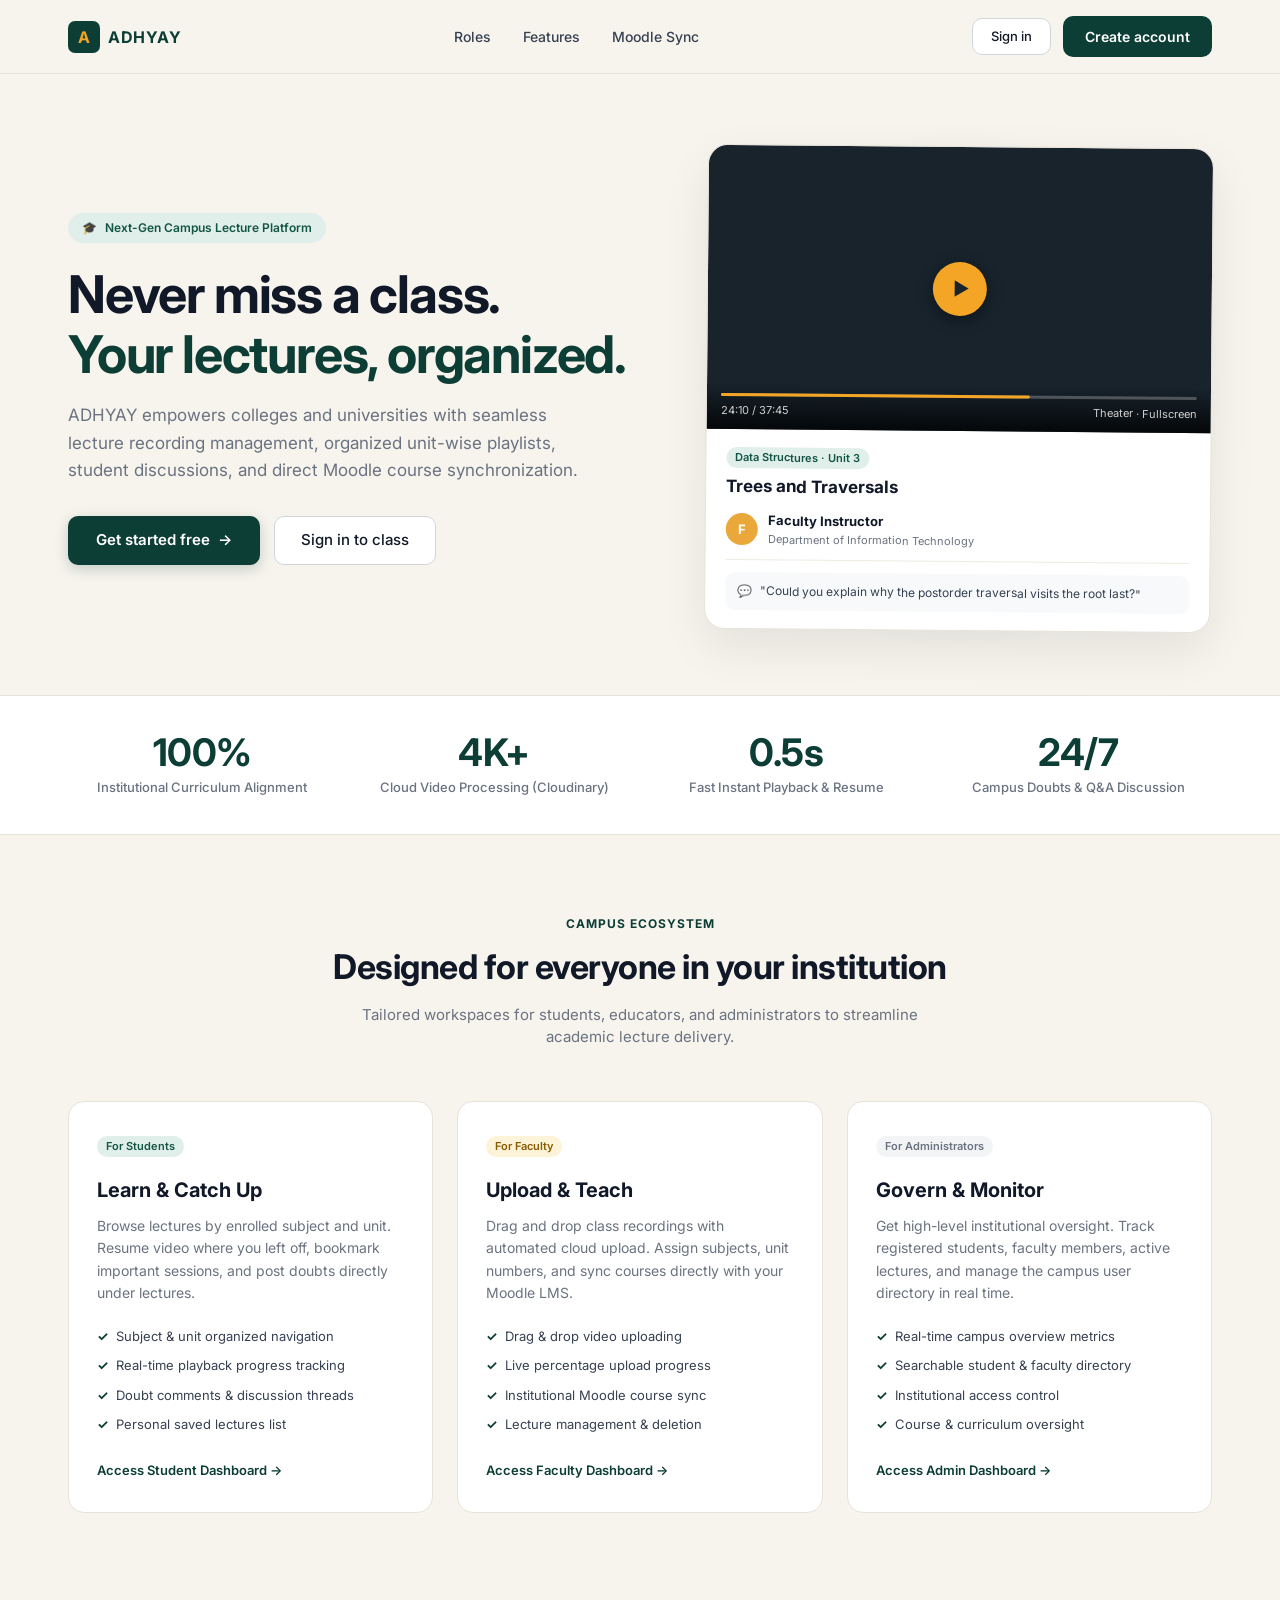
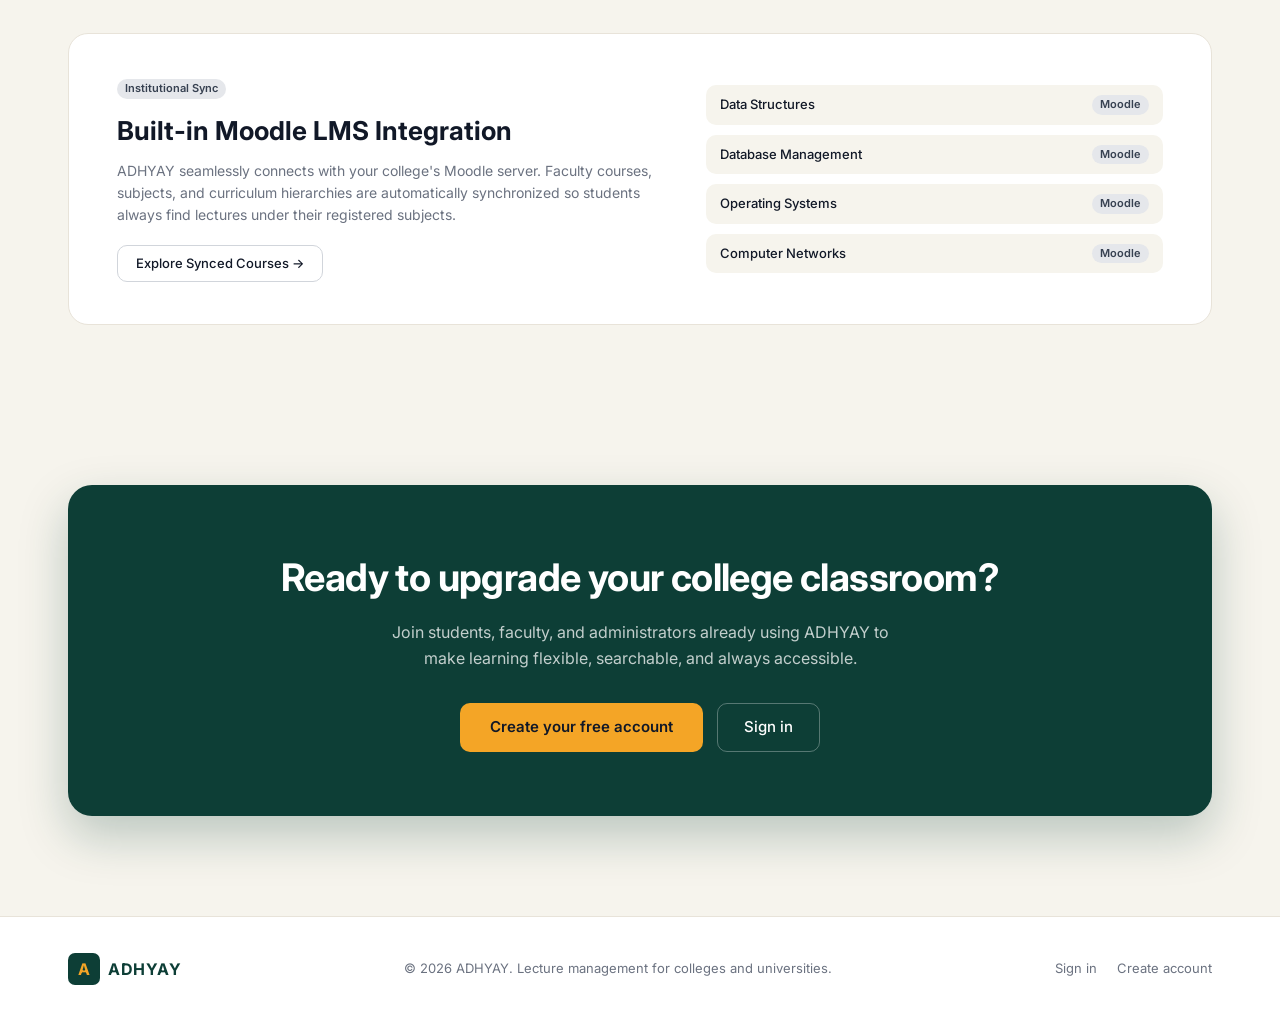
==== commit dc341db1: "fix: landing page accessibility, cross-page navigation links, and backend root redirect" ====
--- a/adhyay-frontend/index.html
+++ b/adhyay-frontend/index.html
@@ -498,10 +498,10 @@
     <div class="landing-container">
       <div class="nav-inner">
         
-        <div class="logo-wrap">
+        <a href="index.html" class="logo-wrap" style="text-decoration:none; color:inherit; display:flex; align-items:center; gap:8px;">
           <div class="logo-mark">A</div>
           <span class="logo-name">ADHYAY</span>
-        </div>
+        </a>
 
         <nav>
           <ul class="nav-links">
@@ -511,7 +511,7 @@
           </ul>
         </nav>
 
-        <div class="nav-actions">
+        <div class="nav-actions" id="landingNavActions">
           <a href="login.html" class="btn-outline">Sign in</a>
           <a href="login.html" class="btn-primary">Create account</a>
         </div>
@@ -598,7 +598,7 @@
   </section>
 
   <!-- ================= METRICS STRIP ================= -->
-  <section class="stats-strip">
+  <section class="stats-strip" id="features">
     <div class="landing-container">
       <div class="stats-strip-grid">
         <div>
@@ -737,10 +737,10 @@
   <footer class="landing-footer">
     <div class="landing-container">
       <div class="footer-inner">
-        <div class="logo-wrap">
+        <a href="index.html" class="logo-wrap" style="text-decoration:none; color:inherit; display:flex; align-items:center; gap:8px;">
           <div class="logo-mark">A</div>
           <span class="logo-name">ADHYAY</span>
-        </div>
+        </a>
         <p>© 2026 ADHYAY. Lecture management for colleges and universities.</p>
         <div style="display:flex;gap:20px;">
           <a href="login.html" style="color:var(--muted);">Sign in</a>
@@ -750,5 +750,31 @@
     </div>
   </footer>
 
+  <script>
+    // Enhance navbar if user already has an active session
+    (function() {
+      try {
+        const user = JSON.parse(localStorage.getItem('adhyayUser') || '{}');
+        if (user && (user.email || user.name)) {
+          const role = (user.role || 'STUDENT').toUpperCase();
+          let targetDashboard = 'student-dashboard.html';
+          if (role === 'FACULTY') targetDashboard = 'faculty-dashboard.html';
+          if (role === 'ADMIN') targetDashboard = 'admin-dashboard.html';
+
+          const navActions = document.getElementById('landingNavActions');
+          if (navActions) {
+            navActions.innerHTML = `
+              <a href="${targetDashboard}" class="btn-primary" style="display:inline-flex; align-items:center; gap:8px; padding:9px 18px; font-size:13.5px;">
+                <span>${user.name || user.email.split('@')[0]} (${role})</span>
+                <span>Dashboard →</span>
+              </a>
+            `;
+          }
+        }
+      } catch (e) {
+        console.warn("User session check note:", e);
+      }
+    })();
+  </script>
 </body>
 </html>
